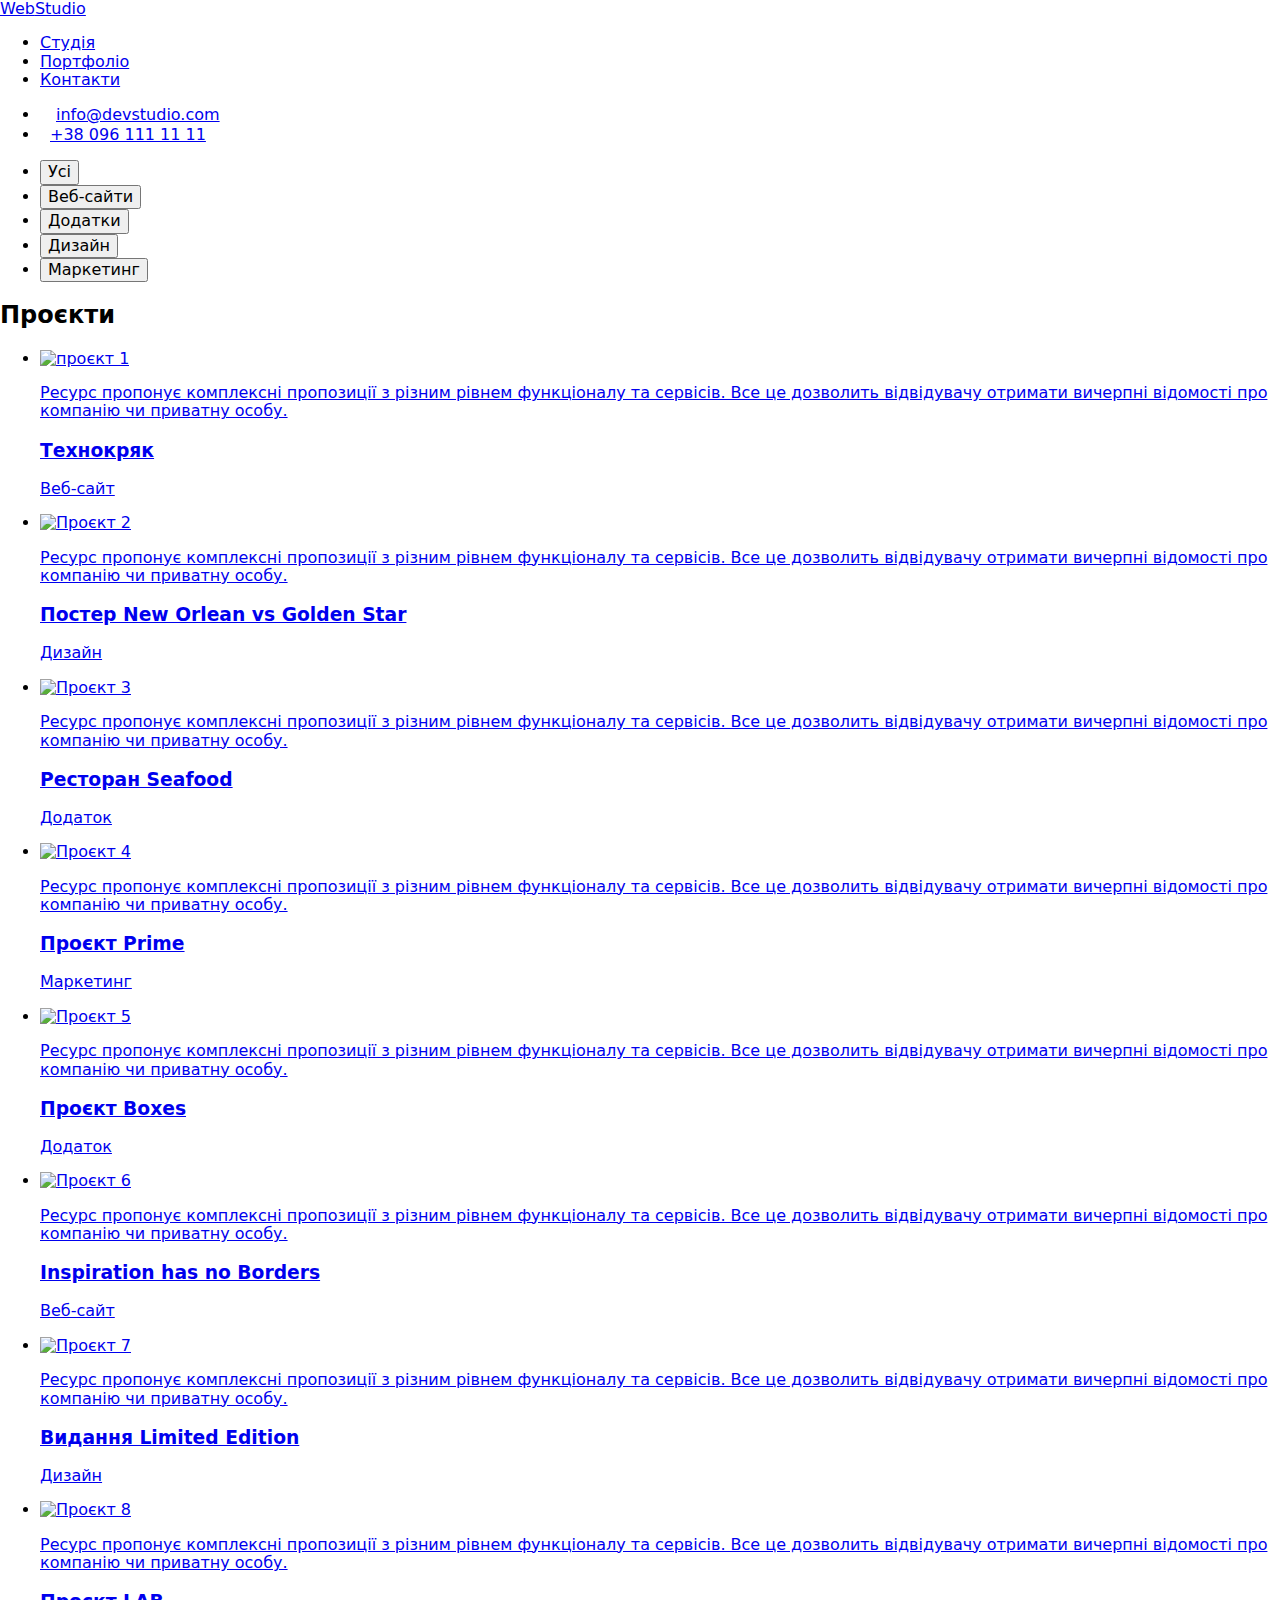
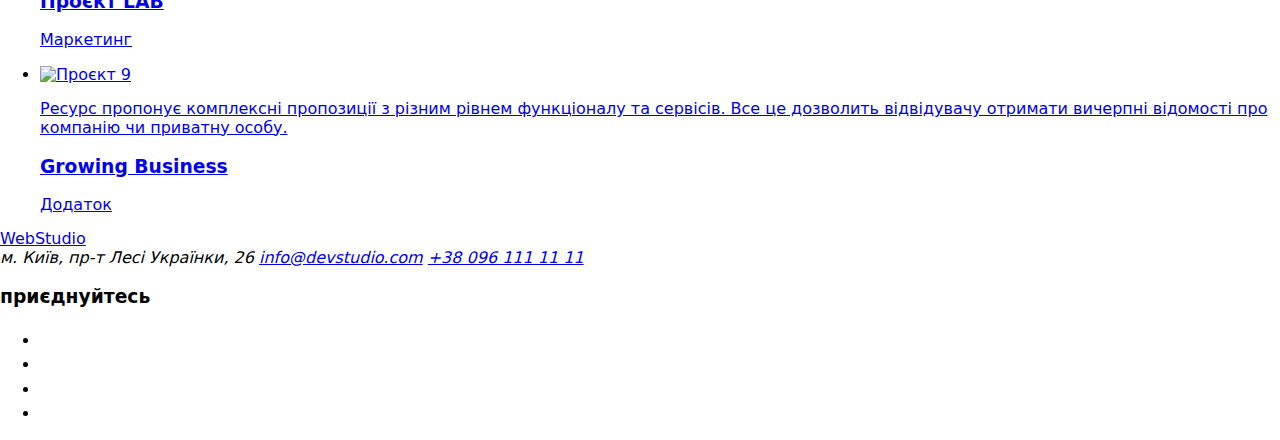
==== portfolio.html @ 5031b133 "Add files via upload" ====
<!DOCTYPE html>
<html lang="uk">

<head>
    <meta charset="UTF-8" />
    <meta http-equiv="X-UA-Compatible" content="IE=edge" />
    <meta name="viewport" content="width=device-width, initial-scale=1.0" />
    <title>Document</title>
    <link rel="preconnect" href="https://fonts.googleapis.com">
    <link rel="preconnect" href="https://fonts.gstatic.com" crossorigin>
    <link rel="stylesheet"
        href="https://cdnjs.cloudflare.com/ajax/libs/modern-normalize/1.1.0/modern-normalize.min.css">
    <link
        href="https://fonts.googleapis.com/css2?family=Raleway:wght@700&family=Roboto:wght@400;500;700;900&display=swap"
        rel="stylesheet">
    <link rel="stylesheet" href="./css/styles.css">
</head>

<body>
    <header class="header">
        <div class="container header-container">
            <nav class="navigation">
                <a class="logo-top link" href="index.html">
                    <span class="web-logo">Web</span><span class="studio-logo">Studio</span>
                </a>
                <ul class="nav-list list">
                    <li class="nav-list-item">
                        <a class="nav-list-link link" href="index.html">Студія</a>
                    </li>
                    <li class="nav-list-item">
                        <a class="nav-list-link current link" href="portfolio.html">Портфоліо</a>
                    </li>
                    <li class="nav-list-item">
                        <a class="nav-list-link link" href="index.html">Контакти</a>
                    </li>
                </ul>
            </nav>
            <ul class="header-contacts list">
                <li class="header-contacts-item">
                    <a class="header-contacts-link link" href="mailto:info@devstudio.com">
                        <svg class="contacts-icon" width="16" height="12">
                            <use href="images/icons.svg#icon-envelope"></use>
                        </svg>info@devstudio.com</a>
                </li>
                <li class="header-contacts-item">
                    <a class="header-contacts-link link" href="tel:+380961111111"><svg class="contacts-icon" width="10"
                            height="16">
                            <use href="images/icons.svg#icon-smartphone"></use>
                        </svg>+38 096 111 11 11</a>
                </li>
            </ul>
        </div>
    </header>
    <main>
        <section class="section filter">
            <div class="container">
                <ul class="filter-list list">
                    <li class=filter-list-item>
                        <button class="filter-btn">Усі</button>
                    </li>
                    <li class=filter-list-item>
                        <button class="filter-btn">Веб-сайти</button>
                    </li>
                    <li class=filter-list-item>
                        <button class="filter-btn">Додатки</button>
                    </li>
                    <li class=filter-list-item>
                        <button class="filter-btn">Дизайн</button>
                    </li>
                    <li class=filter-list-item>
                        <button class="filter-btn">Маркетинг</button>
                    </li>
                </ul>
                <h2 class="visually-hidden">Проєкти</h2>
                <ul class="projects-list list">
                    <li class="projects-list-item">
                        <a class="projects-list-link link" href="index.html">
                            <div>
                                <div class="image-thumb">
                                    <img class="project-img" src="images/project-1.jpg" alt="проєкт 1" width="370"
                                        height="294" />
                                    <div class="project-text">
                                        <p>Ресурс пропонує комплексні пропозиції з різним рівнем
                                            функціоналу та сервісів. Все це
                                            дозволить відвідувачу отримати
                                            вичерпні відомості про компанію чи приватну особу.</p>
                                    </div>
                                </div>
                                <div class="project-item-wrapper">
                                    <h3 class="project-title">Технокряк</h3>
                                    <p class="project-dscr">Веб-сайт</p>
                                </div>
                            </div>
                        </a>
                    </li>
                    <li class="projects-list-item">
                        <a class="projects-list-link link" href="index.html">
                            <div>
                                <div class="image-thumb">
                                    <img src="images/project-2.jpg" alt="Проєкт 2" width="370" height="294" />
                                    <div class="project-text">
                                        <p>Ресурс пропонує комплексні пропозиції з різним рівнем
                                            функціоналу та сервісів. Все це
                                            дозволить відвідувачу отримати
                                            вичерпні відомості про компанію чи приватну особу.</p>
                                    </div>
                                </div>
                                <div class="project-item-wrapper">
                                    <h3 class="project-title">Постер New Orlean vs Golden Star</h3>
                                    <p class="project-dscr">Дизайн</p>
                                </div>
                            </div>
                        </a>
                    </li>
                    <li class="projects-list-item">
                        <a class="projects-list-link link" href="index.html">
                            <div>
                                <div class="image-thumb">
                                    <img src="images/project-3.jpg" alt="Проєкт 3" width="370" height="294" />
                                    <div class="project-text">
                                        <p>Ресурс пропонує комплексні пропозиції з різним рівнем
                                            функціоналу та сервісів. Все це
                                            дозволить відвідувачу отримати
                                            вичерпні відомості про компанію чи приватну особу.</p>
                                    </div>
                                </div>
                                <div class="project-item-wrapper">
                                    <h3 class="project-title">Ресторан Seafood</h3>
                                    <p class="project-dscr">Додаток</p>
                                </div>
                            </div>
                        </a>
                    </li>
                    <li class="projects-list-item">
                        <a class="projects-list-link link" href="index.html">
                            <div>
                                <div class="image-thumb">
                                    <img src="images/project-4.jpg" alt="Проєкт 4" width="370" height="294" />
                                    <div class="project-text">
                                        <p>Ресурс пропонує комплексні пропозиції з різним рівнем
                                            функціоналу та сервісів. Все це
                                            дозволить відвідувачу отримати
                                            вичерпні відомості про компанію чи приватну особу.</p>
                                    </div>
                                </div>
                                <div class="project-item-wrapper">
                                    <h3 class="project-title">Проєкт Prime</h3>
                                    <p class="project-dscr">Маркетинг</p>
                                </div>
                            </div>
                        </a>
                    </li>
                    <li class="projects-list-item">
                        <a class="projects-list-link link" href="index.html">
                            <div>
                                <div class="image-thumb">
                                    <img src="images/project-5.jpg" alt="Проєкт 5" width="370" height="294" />
                                    <div class="project-text">
                                        <p>Ресурс пропонує комплексні пропозиції з різним рівнем
                                            функціоналу та сервісів. Все це
                                            дозволить відвідувачу отримати
                                            вичерпні відомості про компанію чи приватну особу.</p>
                                    </div>
                                </div>
                                <div class="project-item-wrapper">
                                    <h3 class="project-title">Проєкт Boxes</h3>
                                    <p class="project-dscr">Додаток</p>
                                </div>
                            </div>
                        </a>
                    </li>
                    <li class="projects-list-item">
                        <a class="projects-list-link link" href="index.html">
                            <div>
                                <div class="image-thumb">
                                    <img src="images/project-6.jpg" alt="Проєкт 6" width="370" height="294" />
                                    <div class="project-text">
                                        <p>Ресурс пропонує комплексні пропозиції з різним рівнем
                                            функціоналу та сервісів. Все це
                                            дозволить відвідувачу отримати
                                            вичерпні відомості про компанію чи приватну особу.</p>
                                    </div>
                                </div>
                                <div class="project-item-wrapper">
                                    <h3 class="project-title">Inspiration has no Borders</h3>
                                    <p class="project-dscr">Веб-сайт</p>
                                </div>
                            </div>
                        </a>
                    </li>
                    <li class="projects-list-item">
                        <a class="projects-list-link link" href="index.html">
                            <div>
                                <div class="image-thumb">
                                    <img src="images/project-7.jpg" alt="Проєкт 7" width="370" height="294" />
                                    <div class="project-text">
                                        <p>Ресурс пропонує комплексні пропозиції з різним рівнем
                                            функціоналу та сервісів. Все це
                                            дозволить відвідувачу отримати
                                            вичерпні відомості про компанію чи приватну особу.</p>
                                    </div>
                                </div>
                                <div class="project-item-wrapper">
                                    <h3 class="project-title">Видання Limited Edition</h3>
                                    <p class="project-dscr">Дизайн</p>
                                </div>
                            </div>
                        </a>
                    </li>
                    <li class="projects-list-item">
                        <a class="projects-list-link link" href="index.html">
                            <div>
                                <div class="image-thumb">
                                    <img src="images/project-8.jpg" alt="Проєкт 8" width="370" height="294" />
                                    <div class="project-text">
                                        <p>Ресурс пропонує комплексні пропозиції з різним рівнем
                                            функціоналу та сервісів. Все це
                                            дозволить відвідувачу отримати
                                            вичерпні відомості про компанію чи приватну особу.</p>
                                    </div>
                                </div>
                                <div class="project-item-wrapper">
                                    <h3 class="project-title">Проєкт LAB</h3>
                                    <p class="project-dscr">Маркетинг</p>
                                </div>
                            </div>
                        </a>
                    </li>
                    <li class="projects-list-item">
                        <a class="projects-list-link link" href="index.html">
                            <div>
                                <div class="image-thumb">
                                    <img src="images/project-9.jpg" alt="Проєкт 9" width="370" height="294" />
                                    <div class="project-text">
                                        <p>Ресурс пропонує комплексні пропозиції з різним рівнем
                                            функціоналу та сервісів. Все це
                                            дозволить відвідувачу отримати
                                            вичерпні відомості про компанію чи приватну особу.</p>
                                    </div>
                                </div>
                                <div class="project-item-wrapper">
                                    <h3 class="project-title">Growing Business</h3>
                                    <p class="project-dscr">Додаток</p>
                                </div>
                            </div>
                        </a>
                    </li>
                </ul>
            </div>
        </section>
    </main>
    <footer class="footer">
        <div class="container logo-footer">
            <div class="footer-first-block">
                <a class="logo-bottom link" href="index.html">
                    <span class="web-logo">Web</span><span class="studio-logo-footer">Studio</span>
                </a>
                <address class="address-list list link">
                    <span class="address-list-item address">м. Київ, пр-т Лесі Українки, 26</span>
                    <a class="address-list-item link" href="mailto:info@devstudio.com">info@devstudio.com</a>
                    <a class="address-list-item link" href="tel:+380961111111">+38 096 111 11 11</a>
                </address>
            </div>
            <div class="footer-second-block">
                <h3 class="footer-social-title">приєднуйтесь</h3>
                <ul class="footer-social-list list">
                    <li class="footer-social-list-item">
                        <a class="footer-social-list-link link" href="">
                            <svg class="footer-social-list-icon" width="20" height="20">
                                <use href="images/icons.svg#icon-instagram">
                                </use>
                            </svg>
                        </a>
                    </li>
                    <li class="footer-social-list-item">
                        <a class="footer-social-list-link link" href="">
                            <svg class="footer-social-list-icon" width="20" height="20">
                                <use href="images/icons.svg#icon-twitter">
                                </use>
                            </svg>
                        </a>
                    </li>
                    <li class="footer-social-list-item">
                        <a class="footer-social-list-link link" href="">
                            <svg class="footer-social-list-icon" width="20" height="20">
                                <use href="images/icons.svg#icon-facebook">
                                </use>
                            </svg>
                        </a>
                    </li>
                    <li class="footer-social-list-item">
                        <a class="footer-social-list-link link" href="">
                            <svg class="footer-social-list-icon" width="20" height="20">
                                <use href="images/icons.svg#icon-linkedin">
                                </use>
                            </svg>
                        </a>
                    </li>
                                    </ul>
            </div>
        </div>
    </footer>
</body>

</html>
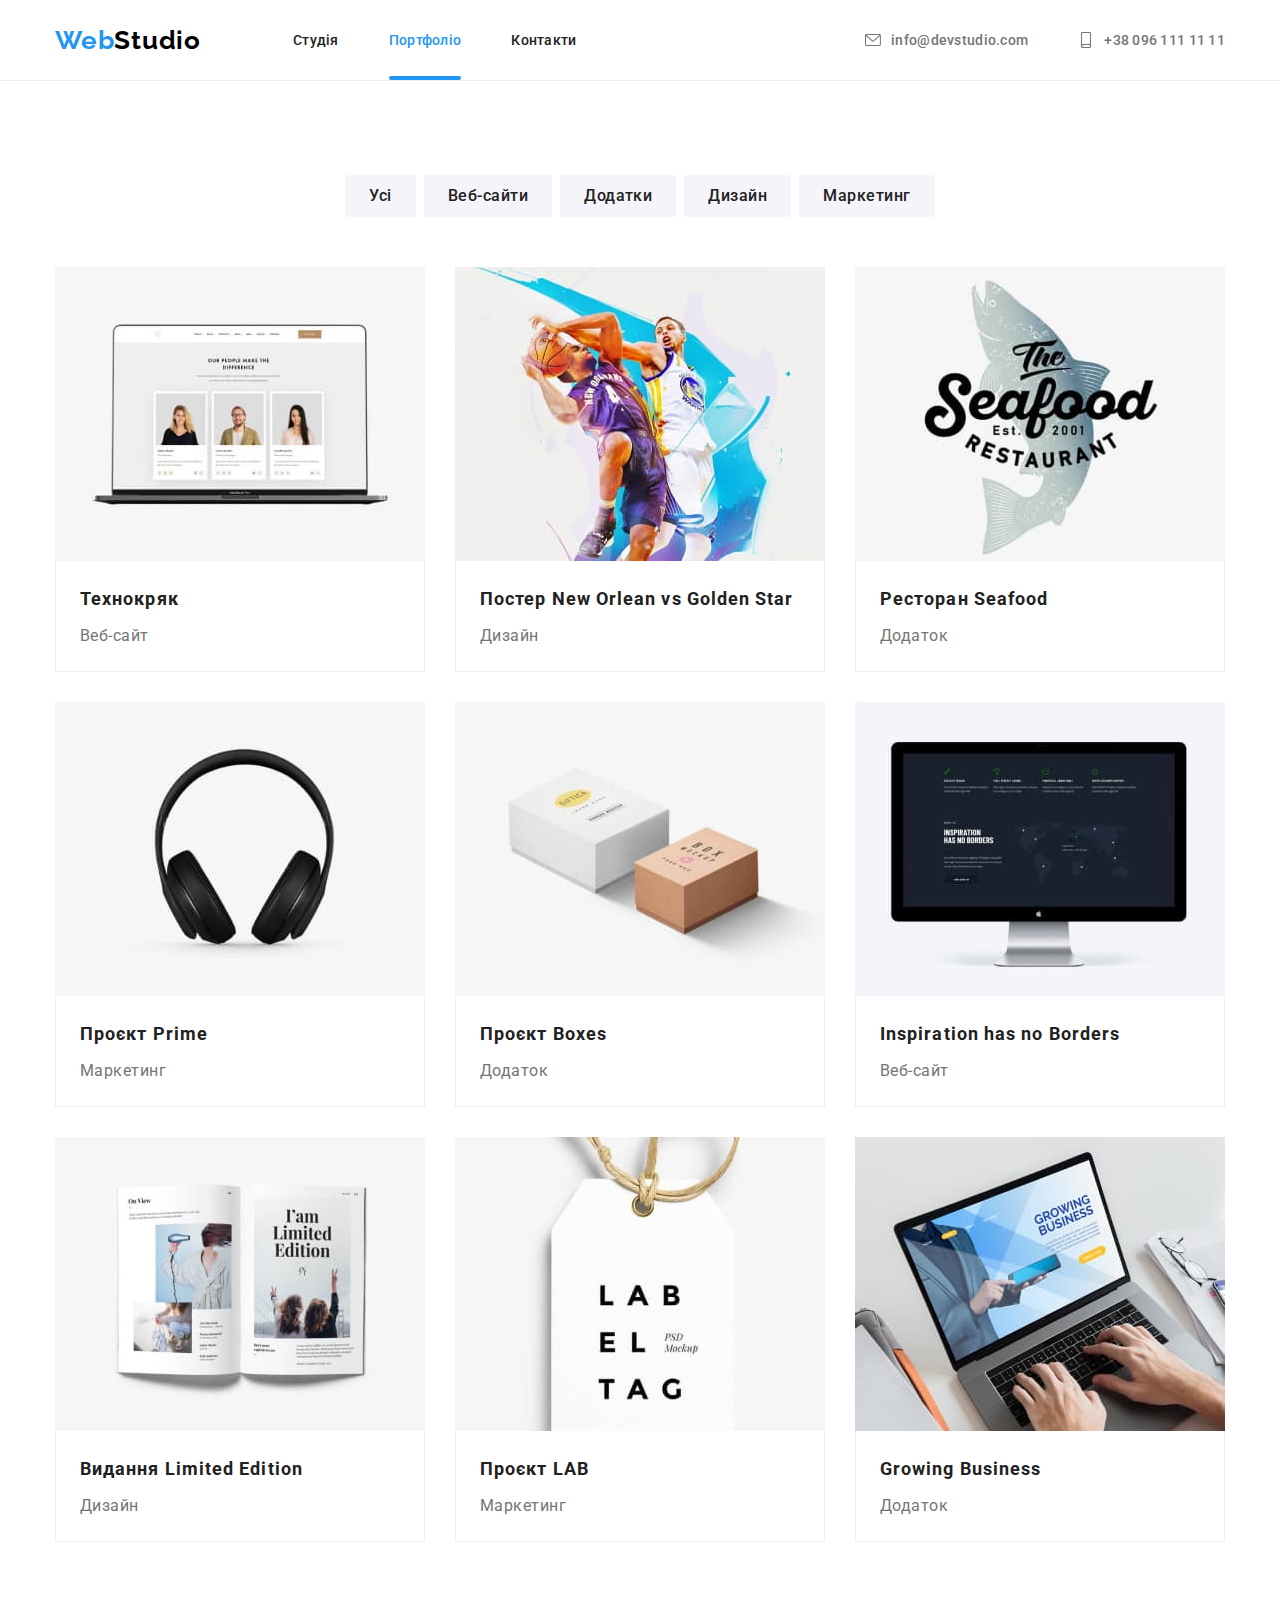
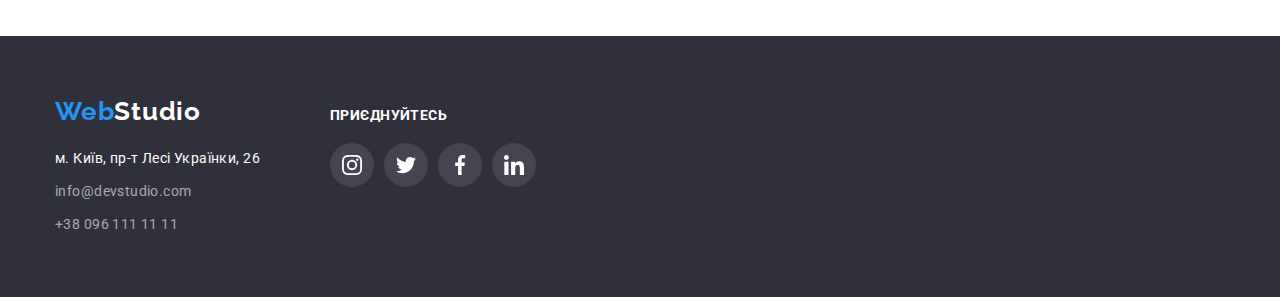
==== commit 12404a42: "0" ====
--- a/portfolio.html
+++ b/portfolio.html
@@ -1,305 +1,305 @@
-<!DOCTYPE html>
-<html lang="uk">
-
-<head>
-    <meta charset="UTF-8" />
-    <meta http-equiv="X-UA-Compatible" content="IE=edge" />
-    <meta name="viewport" content="width=device-width, initial-scale=1.0" />
-    <title>Document</title>
-    <link rel="preconnect" href="https://fonts.googleapis.com">
-    <link rel="preconnect" href="https://fonts.gstatic.com" crossorigin>
-    <link rel="stylesheet"
-        href="https://cdnjs.cloudflare.com/ajax/libs/modern-normalize/1.1.0/modern-normalize.min.css">
-    <link
-        href="https://fonts.googleapis.com/css2?family=Raleway:wght@700&family=Roboto:wght@400;500;700;900&display=swap"
-        rel="stylesheet">
-    <link rel="stylesheet" href="./css/styles.css">
-</head>
-
-<body>
-    <header class="header">
-        <div class="container header-container">
-            <nav class="navigation">
-                <a class="logo-top link" href="index.html">
-                    <span class="web-logo">Web</span><span class="studio-logo">Studio</span>
-                </a>
-                <ul class="nav-list list">
-                    <li class="nav-list-item">
-                        <a class="nav-list-link link" href="index.html">Студія</a>
-                    </li>
-                    <li class="nav-list-item">
-                        <a class="nav-list-link current link" href="portfolio.html">Портфоліо</a>
-                    </li>
-                    <li class="nav-list-item">
-                        <a class="nav-list-link link" href="index.html">Контакти</a>
-                    </li>
-                </ul>
-            </nav>
-            <ul class="header-contacts list">
-                <li class="header-contacts-item">
-                    <a class="header-contacts-link link" href="mailto:info@devstudio.com">
-                        <svg class="contacts-icon" width="16" height="12">
-                            <use href="images/icons.svg#icon-envelope"></use>
-                        </svg>info@devstudio.com</a>
-                </li>
-                <li class="header-contacts-item">
-                    <a class="header-contacts-link link" href="tel:+380961111111"><svg class="contacts-icon" width="10"
-                            height="16">
-                            <use href="images/icons.svg#icon-smartphone"></use>
-                        </svg>+38 096 111 11 11</a>
-                </li>
-            </ul>
-        </div>
-    </header>
-    <main>
-        <section class="section filter">
-            <div class="container">
-                <ul class="filter-list list">
-                    <li class=filter-list-item>
-                        <button class="filter-btn">Усі</button>
-                    </li>
-                    <li class=filter-list-item>
-                        <button class="filter-btn">Веб-сайти</button>
-                    </li>
-                    <li class=filter-list-item>
-                        <button class="filter-btn">Додатки</button>
-                    </li>
-                    <li class=filter-list-item>
-                        <button class="filter-btn">Дизайн</button>
-                    </li>
-                    <li class=filter-list-item>
-                        <button class="filter-btn">Маркетинг</button>
-                    </li>
-                </ul>
-                <h2 class="visually-hidden">Проєкти</h2>
-                <ul class="projects-list list">
-                    <li class="projects-list-item">
-                        <a class="projects-list-link link" href="index.html">
-                            <div>
-                                <div class="image-thumb">
-                                    <img class="project-img" src="images/project-1.jpg" alt="проєкт 1" width="370"
-                                        height="294" />
-                                    <div class="project-text">
-                                        <p>Ресурс пропонує комплексні пропозиції з різним рівнем
-                                            функціоналу та сервісів. Все це
-                                            дозволить відвідувачу отримати
-                                            вичерпні відомості про компанію чи приватну особу.</p>
-                                    </div>
-                                </div>
-                                <div class="project-item-wrapper">
-                                    <h3 class="project-title">Технокряк</h3>
-                                    <p class="project-dscr">Веб-сайт</p>
-                                </div>
-                            </div>
-                        </a>
-                    </li>
-                    <li class="projects-list-item">
-                        <a class="projects-list-link link" href="index.html">
-                            <div>
-                                <div class="image-thumb">
-                                    <img src="images/project-2.jpg" alt="Проєкт 2" width="370" height="294" />
-                                    <div class="project-text">
-                                        <p>Ресурс пропонує комплексні пропозиції з різним рівнем
-                                            функціоналу та сервісів. Все це
-                                            дозволить відвідувачу отримати
-                                            вичерпні відомості про компанію чи приватну особу.</p>
-                                    </div>
-                                </div>
-                                <div class="project-item-wrapper">
-                                    <h3 class="project-title">Постер New Orlean vs Golden Star</h3>
-                                    <p class="project-dscr">Дизайн</p>
-                                </div>
-                            </div>
-                        </a>
-                    </li>
-                    <li class="projects-list-item">
-                        <a class="projects-list-link link" href="index.html">
-                            <div>
-                                <div class="image-thumb">
-                                    <img src="images/project-3.jpg" alt="Проєкт 3" width="370" height="294" />
-                                    <div class="project-text">
-                                        <p>Ресурс пропонує комплексні пропозиції з різним рівнем
-                                            функціоналу та сервісів. Все це
-                                            дозволить відвідувачу отримати
-                                            вичерпні відомості про компанію чи приватну особу.</p>
-                                    </div>
-                                </div>
-                                <div class="project-item-wrapper">
-                                    <h3 class="project-title">Ресторан Seafood</h3>
-                                    <p class="project-dscr">Додаток</p>
-                                </div>
-                            </div>
-                        </a>
-                    </li>
-                    <li class="projects-list-item">
-                        <a class="projects-list-link link" href="index.html">
-                            <div>
-                                <div class="image-thumb">
-                                    <img src="images/project-4.jpg" alt="Проєкт 4" width="370" height="294" />
-                                    <div class="project-text">
-                                        <p>Ресурс пропонує комплексні пропозиції з різним рівнем
-                                            функціоналу та сервісів. Все це
-                                            дозволить відвідувачу отримати
-                                            вичерпні відомості про компанію чи приватну особу.</p>
-                                    </div>
-                                </div>
-                                <div class="project-item-wrapper">
-                                    <h3 class="project-title">Проєкт Prime</h3>
-                                    <p class="project-dscr">Маркетинг</p>
-                                </div>
-                            </div>
-                        </a>
-                    </li>
-                    <li class="projects-list-item">
-                        <a class="projects-list-link link" href="index.html">
-                            <div>
-                                <div class="image-thumb">
-                                    <img src="images/project-5.jpg" alt="Проєкт 5" width="370" height="294" />
-                                    <div class="project-text">
-                                        <p>Ресурс пропонує комплексні пропозиції з різним рівнем
-                                            функціоналу та сервісів. Все це
-                                            дозволить відвідувачу отримати
-                                            вичерпні відомості про компанію чи приватну особу.</p>
-                                    </div>
-                                </div>
-                                <div class="project-item-wrapper">
-                                    <h3 class="project-title">Проєкт Boxes</h3>
-                                    <p class="project-dscr">Додаток</p>
-                                </div>
-                            </div>
-                        </a>
-                    </li>
-                    <li class="projects-list-item">
-                        <a class="projects-list-link link" href="index.html">
-                            <div>
-                                <div class="image-thumb">
-                                    <img src="images/project-6.jpg" alt="Проєкт 6" width="370" height="294" />
-                                    <div class="project-text">
-                                        <p>Ресурс пропонує комплексні пропозиції з різним рівнем
-                                            функціоналу та сервісів. Все це
-                                            дозволить відвідувачу отримати
-                                            вичерпні відомості про компанію чи приватну особу.</p>
-                                    </div>
-                                </div>
-                                <div class="project-item-wrapper">
-                                    <h3 class="project-title">Inspiration has no Borders</h3>
-                                    <p class="project-dscr">Веб-сайт</p>
-                                </div>
-                            </div>
-                        </a>
-                    </li>
-                    <li class="projects-list-item">
-                        <a class="projects-list-link link" href="index.html">
-                            <div>
-                                <div class="image-thumb">
-                                    <img src="images/project-7.jpg" alt="Проєкт 7" width="370" height="294" />
-                                    <div class="project-text">
-                                        <p>Ресурс пропонує комплексні пропозиції з різним рівнем
-                                            функціоналу та сервісів. Все це
-                                            дозволить відвідувачу отримати
-                                            вичерпні відомості про компанію чи приватну особу.</p>
-                                    </div>
-                                </div>
-                                <div class="project-item-wrapper">
-                                    <h3 class="project-title">Видання Limited Edition</h3>
-                                    <p class="project-dscr">Дизайн</p>
-                                </div>
-                            </div>
-                        </a>
-                    </li>
-                    <li class="projects-list-item">
-                        <a class="projects-list-link link" href="index.html">
-                            <div>
-                                <div class="image-thumb">
-                                    <img src="images/project-8.jpg" alt="Проєкт 8" width="370" height="294" />
-                                    <div class="project-text">
-                                        <p>Ресурс пропонує комплексні пропозиції з різним рівнем
-                                            функціоналу та сервісів. Все це
-                                            дозволить відвідувачу отримати
-                                            вичерпні відомості про компанію чи приватну особу.</p>
-                                    </div>
-                                </div>
-                                <div class="project-item-wrapper">
-                                    <h3 class="project-title">Проєкт LAB</h3>
-                                    <p class="project-dscr">Маркетинг</p>
-                                </div>
-                            </div>
-                        </a>
-                    </li>
-                    <li class="projects-list-item">
-                        <a class="projects-list-link link" href="index.html">
-                            <div>
-                                <div class="image-thumb">
-                                    <img src="images/project-9.jpg" alt="Проєкт 9" width="370" height="294" />
-                                    <div class="project-text">
-                                        <p>Ресурс пропонує комплексні пропозиції з різним рівнем
-                                            функціоналу та сервісів. Все це
-                                            дозволить відвідувачу отримати
-                                            вичерпні відомості про компанію чи приватну особу.</p>
-                                    </div>
-                                </div>
-                                <div class="project-item-wrapper">
-                                    <h3 class="project-title">Growing Business</h3>
-                                    <p class="project-dscr">Додаток</p>
-                                </div>
-                            </div>
-                        </a>
-                    </li>
-                </ul>
-            </div>
-        </section>
-    </main>
-    <footer class="footer">
-        <div class="container logo-footer">
-            <div class="footer-first-block">
-                <a class="logo-bottom link" href="index.html">
-                    <span class="web-logo">Web</span><span class="studio-logo-footer">Studio</span>
-                </a>
-                <address class="address-list list link">
-                    <span class="address-list-item address">м. Київ, пр-т Лесі Українки, 26</span>
-                    <a class="address-list-item link" href="mailto:info@devstudio.com">info@devstudio.com</a>
-                    <a class="address-list-item link" href="tel:+380961111111">+38 096 111 11 11</a>
-                </address>
-            </div>
-            <div class="footer-second-block">
-                <h3 class="footer-social-title">приєднуйтесь</h3>
-                <ul class="footer-social-list list">
-                    <li class="footer-social-list-item">
-                        <a class="footer-social-list-link link" href="">
-                            <svg class="footer-social-list-icon" width="20" height="20">
-                                <use href="images/icons.svg#icon-instagram">
-                                </use>
-                            </svg>
-                        </a>
-                    </li>
-                    <li class="footer-social-list-item">
-                        <a class="footer-social-list-link link" href="">
-                            <svg class="footer-social-list-icon" width="20" height="20">
-                                <use href="images/icons.svg#icon-twitter">
-                                </use>
-                            </svg>
-                        </a>
-                    </li>
-                    <li class="footer-social-list-item">
-                        <a class="footer-social-list-link link" href="">
-                            <svg class="footer-social-list-icon" width="20" height="20">
-                                <use href="images/icons.svg#icon-facebook">
-                                </use>
-                            </svg>
-                        </a>
-                    </li>
-                    <li class="footer-social-list-item">
-                        <a class="footer-social-list-link link" href="">
-                            <svg class="footer-social-list-icon" width="20" height="20">
-                                <use href="images/icons.svg#icon-linkedin">
-                                </use>
-                            </svg>
-                        </a>
-                    </li>
-                                    </ul>
-            </div>
-        </div>
-    </footer>
-</body>
-
+<!DOCTYPE html>
+<html lang="uk">
+
+<head>
+    <meta charset="UTF-8" />
+    <meta http-equiv="X-UA-Compatible" content="IE=edge" />
+    <meta name="viewport" content="width=device-width, initial-scale=1.0" />
+    <title>Document</title>
+    <link rel="preconnect" href="https://fonts.googleapis.com">
+    <link rel="preconnect" href="https://fonts.gstatic.com" crossorigin>
+    <link rel="stylesheet"
+        href="https://cdnjs.cloudflare.com/ajax/libs/modern-normalize/1.1.0/modern-normalize.min.css">
+    <link
+        href="https://fonts.googleapis.com/css2?family=Raleway:wght@700&family=Roboto:wght@400;500;700;900&display=swap"
+        rel="stylesheet">
+    <link rel="stylesheet" href="./css/styles.css">
+</head>
+
+<body>
+    <header class="header">
+        <div class="container header-container">
+            <nav class="navigation">
+                <a class="logo-top link" href="index.html">
+                    <span class="web-logo">Web</span><span class="studio-logo">Studio</span>
+                </a>
+                <ul class="nav-list list">
+                    <li class="nav-list-item">
+                        <a class="nav-list-link link" href="index.html">Студія</a>
+                    </li>
+                    <li class="nav-list-item">
+                        <a class="nav-list-link current link" href="portfolio.html">Портфоліо</a>
+                    </li>
+                    <li class="nav-list-item">
+                        <a class="nav-list-link link" href="index.html">Контакти</a>
+                    </li>
+                </ul>
+            </nav>
+            <ul class="header-contacts list">
+                <li class="header-contacts-item">
+                    <a class="header-contacts-link link" href="mailto:info@devstudio.com">
+                        <svg class="contacts-icon" width="16" height="12">
+                            <use href="images/icons.svg#icon-envelope"></use>
+                        </svg>info@devstudio.com</a>
+                </li>
+                <li class="header-contacts-item">
+                    <a class="header-contacts-link link" href="tel:+380961111111"><svg class="contacts-icon" width="10"
+                            height="16">
+                            <use href="images/icons.svg#icon-smartphone"></use>
+                        </svg>+38 096 111 11 11</a>
+                </li>
+            </ul>
+        </div>
+    </header>
+    <main>
+        <section class="section filter">
+            <div class="container">
+                <ul class="filter-list list">
+                    <li class=filter-list-item>
+                        <button class="filter-btn">Усі</button>
+                    </li>
+                    <li class=filter-list-item>
+                        <button class="filter-btn">Веб-сайти</button>
+                    </li>
+                    <li class=filter-list-item>
+                        <button class="filter-btn">Додатки</button>
+                    </li>
+                    <li class=filter-list-item>
+                        <button class="filter-btn">Дизайн</button>
+                    </li>
+                    <li class=filter-list-item>
+                        <button class="filter-btn">Маркетинг</button>
+                    </li>
+                </ul>
+                <h2 class="visually-hidden">Проєкти</h2>
+                <ul class="projects-list list">
+                    <li class="projects-list-item">
+                        <a class="projects-list-link link" href="index.html">
+                            <div>
+                                <div class="image-thumb">
+                                    <img class="project-img" src="images/project-1.jpg" alt="проєкт 1" width="370"
+                                        height="294" />
+                                    <div class="project-text">
+                                        <p>Ресурс пропонує комплексні пропозиції з різним рівнем
+                                            функціоналу та сервісів. Все це
+                                            дозволить відвідувачу отримати
+                                            вичерпні відомості про компанію чи приватну особу.</p>
+                                    </div>
+                                </div>
+                                <div class="project-item-wrapper">
+                                    <h3 class="project-title">Технокряк</h3>
+                                    <p class="project-dscr">Веб-сайт</p>
+                                </div>
+                            </div>
+                        </a>
+                    </li>
+                    <li class="projects-list-item">
+                        <a class="projects-list-link link" href="index.html">
+                            <div>
+                                <div class="image-thumb">
+                                    <img src="images/project-2.jpg" alt="Проєкт 2" width="370" height="294" />
+                                    <div class="project-text">
+                                        <p>Ресурс пропонує комплексні пропозиції з різним рівнем
+                                            функціоналу та сервісів. Все це
+                                            дозволить відвідувачу отримати
+                                            вичерпні відомості про компанію чи приватну особу.</p>
+                                    </div>
+                                </div>
+                                <div class="project-item-wrapper">
+                                    <h3 class="project-title">Постер New Orlean vs Golden Star</h3>
+                                    <p class="project-dscr">Дизайн</p>
+                                </div>
+                            </div>
+                        </a>
+                    </li>
+                    <li class="projects-list-item">
+                        <a class="projects-list-link link" href="index.html">
+                            <div>
+                                <div class="image-thumb">
+                                    <img src="images/project-3.jpg" alt="Проєкт 3" width="370" height="294" />
+                                    <div class="project-text">
+                                        <p>Ресурс пропонує комплексні пропозиції з різним рівнем
+                                            функціоналу та сервісів. Все це
+                                            дозволить відвідувачу отримати
+                                            вичерпні відомості про компанію чи приватну особу.</p>
+                                    </div>
+                                </div>
+                                <div class="project-item-wrapper">
+                                    <h3 class="project-title">Ресторан Seafood</h3>
+                                    <p class="project-dscr">Додаток</p>
+                                </div>
+                            </div>
+                        </a>
+                    </li>
+                    <li class="projects-list-item">
+                        <a class="projects-list-link link" href="index.html">
+                            <div>
+                                <div class="image-thumb">
+                                    <img src="images/project-4.jpg" alt="Проєкт 4" width="370" height="294" />
+                                    <div class="project-text">
+                                        <p>Ресурс пропонує комплексні пропозиції з різним рівнем
+                                            функціоналу та сервісів. Все це
+                                            дозволить відвідувачу отримати
+                                            вичерпні відомості про компанію чи приватну особу.</p>
+                                    </div>
+                                </div>
+                                <div class="project-item-wrapper">
+                                    <h3 class="project-title">Проєкт Prime</h3>
+                                    <p class="project-dscr">Маркетинг</p>
+                                </div>
+                            </div>
+                        </a>
+                    </li>
+                    <li class="projects-list-item">
+                        <a class="projects-list-link link" href="index.html">
+                            <div>
+                                <div class="image-thumb">
+                                    <img src="images/project-5.jpg" alt="Проєкт 5" width="370" height="294" />
+                                    <div class="project-text">
+                                        <p>Ресурс пропонує комплексні пропозиції з різним рівнем
+                                            функціоналу та сервісів. Все це
+                                            дозволить відвідувачу отримати
+                                            вичерпні відомості про компанію чи приватну особу.</p>
+                                    </div>
+                                </div>
+                                <div class="project-item-wrapper">
+                                    <h3 class="project-title">Проєкт Boxes</h3>
+                                    <p class="project-dscr">Додаток</p>
+                                </div>
+                            </div>
+                        </a>
+                    </li>
+                    <li class="projects-list-item">
+                        <a class="projects-list-link link" href="index.html">
+                            <div>
+                                <div class="image-thumb">
+                                    <img src="images/project-6.jpg" alt="Проєкт 6" width="370" height="294" />
+                                    <div class="project-text">
+                                        <p>Ресурс пропонує комплексні пропозиції з різним рівнем
+                                            функціоналу та сервісів. Все це
+                                            дозволить відвідувачу отримати
+                                            вичерпні відомості про компанію чи приватну особу.</p>
+                                    </div>
+                                </div>
+                                <div class="project-item-wrapper">
+                                    <h3 class="project-title">Inspiration has no Borders</h3>
+                                    <p class="project-dscr">Веб-сайт</p>
+                                </div>
+                            </div>
+                        </a>
+                    </li>
+                    <li class="projects-list-item">
+                        <a class="projects-list-link link" href="index.html">
+                            <div>
+                                <div class="image-thumb">
+                                    <img src="images/project-7.jpg" alt="Проєкт 7" width="370" height="294" />
+                                    <div class="project-text">
+                                        <p>Ресурс пропонує комплексні пропозиції з різним рівнем
+                                            функціоналу та сервісів. Все це
+                                            дозволить відвідувачу отримати
+                                            вичерпні відомості про компанію чи приватну особу.</p>
+                                    </div>
+                                </div>
+                                <div class="project-item-wrapper">
+                                    <h3 class="project-title">Видання Limited Edition</h3>
+                                    <p class="project-dscr">Дизайн</p>
+                                </div>
+                            </div>
+                        </a>
+                    </li>
+                    <li class="projects-list-item">
+                        <a class="projects-list-link link" href="index.html">
+                            <div>
+                                <div class="image-thumb">
+                                    <img src="images/project-8.jpg" alt="Проєкт 8" width="370" height="294" />
+                                    <div class="project-text">
+                                        <p>Ресурс пропонує комплексні пропозиції з різним рівнем
+                                            функціоналу та сервісів. Все це
+                                            дозволить відвідувачу отримати
+                                            вичерпні відомості про компанію чи приватну особу.</p>
+                                    </div>
+                                </div>
+                                <div class="project-item-wrapper">
+                                    <h3 class="project-title">Проєкт LAB</h3>
+                                    <p class="project-dscr">Маркетинг</p>
+                                </div>
+                            </div>
+                        </a>
+                    </li>
+                    <li class="projects-list-item">
+                        <a class="projects-list-link link" href="index.html">
+                            <div>
+                                <div class="image-thumb">
+                                    <img src="images/project-9.jpg" alt="Проєкт 9" width="370" height="294" />
+                                    <div class="project-text">
+                                        <p>Ресурс пропонує комплексні пропозиції з різним рівнем
+                                            функціоналу та сервісів. Все це
+                                            дозволить відвідувачу отримати
+                                            вичерпні відомості про компанію чи приватну особу.</p>
+                                    </div>
+                                </div>
+                                <div class="project-item-wrapper">
+                                    <h3 class="project-title">Growing Business</h3>
+                                    <p class="project-dscr">Додаток</p>
+                                </div>
+                            </div>
+                        </a>
+                    </li>
+                </ul>
+            </div>
+        </section>
+    </main>
+    <footer class="footer">
+        <div class="container logo-footer">
+            <div class="footer-first-block">
+                <a class="logo-bottom link" href="index.html">
+                    <span class="web-logo">Web</span><span class="studio-logo-footer">Studio</span>
+                </a>
+                <address class="address-list list link">
+                    <span class="address-list-item address">м. Київ, пр-т Лесі Українки, 26</span>
+                    <a class="address-list-item link" href="mailto:info@devstudio.com">info@devstudio.com</a>
+                    <a class="address-list-item link" href="tel:+380961111111">+38 096 111 11 11</a>
+                </address>
+            </div>
+            <div class="footer-second-block">
+                <h3 class="footer-social-title">приєднуйтесь</h3>
+                <ul class="footer-social-list list">
+                    <li class="footer-social-list-item">
+                        <a class="footer-social-list-link link" href="">
+                            <svg class="footer-social-list-icon" width="20" height="20">
+                                <use href="images/icons.svg#icon-instagram">
+                                </use>
+                            </svg>
+                        </a>
+                    </li>
+                    <li class="footer-social-list-item">
+                        <a class="footer-social-list-link link" href="">
+                            <svg class="footer-social-list-icon" width="20" height="20">
+                                <use href="images/icons.svg#icon-twitter">
+                                </use>
+                            </svg>
+                        </a>
+                    </li>
+                    <li class="footer-social-list-item">
+                        <a class="footer-social-list-link link" href="">
+                            <svg class="footer-social-list-icon" width="20" height="20">
+                                <use href="images/icons.svg#icon-facebook">
+                                </use>
+                            </svg>
+                        </a>
+                    </li>
+                    <li class="footer-social-list-item">
+                        <a class="footer-social-list-link link" href="">
+                            <svg class="footer-social-list-icon" width="20" height="20">
+                                <use href="images/icons.svg#icon-linkedin">
+                                </use>
+                            </svg>
+                        </a>
+                    </li>
+                                    </ul>
+            </div>
+        </div>
+    </footer>
+</body>
+
 </html>--- a/css/styles.css
+++ b/css/styles.css
@@ -0,0 +1,711 @@
+:root {
+  --primary-font-family: "Roboto", sans-serif;
+  --secondary-font-family: "Raleway", sans-serif;
+  --accent-color: #2196f3;
+  --text-color: #757575;
+  --dark-color: #212121;
+  --light-color: #ffffff;
+}
+
+body {
+  font-family: var(--primary-font-family);
+  color: #212121;
+}
+
+h1,
+h2,
+h3,
+h4,
+p {
+  margin-top: 0;
+  margin-bottom: 0;
+}
+
+ul {
+  margin-top: 0;
+  margin-bottom: 0;
+  padding-top: 0;
+}
+
+img {
+  display: block;
+}
+
+.list {
+  list-style: none;
+}
+
+.link {
+  text-decoration: none;
+}
+
+.container {
+  margin-left: auto;
+  margin-right: auto;
+  width: 1200px;
+  padding-left: 15px;
+  padding-right: 15px;
+}
+
+.section {
+  padding-top: 94px;
+  padding-bottom: 94px;
+}
+
+/* Header */
+
+header {
+  border-bottom: 1px solid #ececec;
+}
+
+.header-container {
+  display: flex;
+  align-items: center;
+}
+
+.navigation {
+  display: flex;
+  align-items: center;
+}
+
+.nav-list {
+  display: flex;
+  align-items: center;
+  padding-left: 0;
+}
+
+.header-contacts {
+  display: flex;
+  align-items: center;
+  margin-left: auto;
+  padding-left: 0;
+}
+
+.logo-top {
+  margin-right: 92px;
+}
+
+.logo-bottom {
+  display: inline-block;
+  margin-bottom: 20px;
+}
+
+.web-logo {
+  font-family: "Raleway", sans-serif;
+  font-weight: 700;
+  font-size: 26px;
+  line-height: 1.19;
+  letter-spacing: 0.03em;
+  color: var(--accent-color);
+}
+
+.studio-logo {
+  font-family: "Raleway", sans-serif;
+  font-weight: 700;
+  font-size: 26px;
+  line-height: 1.19;
+  letter-spacing: 0.03em;
+  color: #000000;
+}
+
+.studio-logo-footer {
+  font-family: "Raleway", sans-serif;
+  font-weight: 700;
+  font-size: 26px;
+  line-height: 1.19;
+  letter-spacing: 0.03em;
+  color: var(--light-color);
+}
+
+.nav-list-item:not(:last-child) {
+  margin-right: 50px;
+}
+
+.nav-list-link {
+  position: relative;
+  display: block;
+  padding-top: 32px;
+  padding-bottom: 32px;
+  font-weight: 500;
+  font-size: 14px;
+  line-height: 1.15;
+  letter-spacing: 0.02em;
+  color: var(--dark-color);
+  transition: color 250ms cubic-bezier(0.4, 0, 0.2, 1);
+}
+
+.nav-list-link.current {
+  color: var(--accent-color);
+}
+
+.nav-list-link:hover,
+.nav-list-link:focus {
+  color: var(--accent-color);
+}
+
+.nav-list-link.current::after {
+  content: "";
+  position: absolute;
+  bottom: 0;
+  left: 0;
+  width: 100%;
+  height: 4px;
+  background: var(--accent-color);
+  border-radius: 2px;
+}
+
+.header-contacts-item:not(:last-child) {
+  margin-right: 50px;
+}
+
+.header-contacts-link {
+  display: flex;
+  justify-content: center;
+  font-weight: 500;
+  font-size: 14px;
+  line-height: 1.15;
+  letter-spacing: 0.02em;
+  color: var(--text-color);
+  transition: color 250ms cubic-bezier(0.4, 0, 0.2, 1);
+}
+
+.header-contacts-link:hover,
+.header-contacts-link:focus {
+  color: var(--accent-color);
+}
+
+.tel {
+  margin-right: 215px;
+}
+
+.contacts-icon {
+  margin-right: 10px;
+  margin-bottom: 0;
+  width: 16px;
+  height: 16px;
+  fill: #757575;
+  transition: fill 250ms cubic-bezier(0.4, 0, 0.2, 1);
+}
+
+.header-contacts-link:hover .contacts-icon,
+.header-contacts-link:focus .contacts-icon {
+  fill: var(--accent-color);
+}
+
+.hero {
+  background-color: #c4c4c4;
+  background-image: linear-gradient(
+      rgba(47, 48, 58, 0.4),
+      rgba(47, 48, 58, 0.4)
+    ),
+    url("../images/bg.jpg");
+  background-repeat: no-repeat;
+  background-position: center;
+  background-size: cover;
+  padding: 200px 0;
+  width: 1600px;
+  margin: 0 auto;
+}
+
+/* Main */
+
+.main-title {
+  font-weight: 900;
+  font-size: 44px;
+  line-height: 1.36;
+  text-align: center;
+  letter-spacing: 0.06em;
+  text-transform: uppercase;
+  color: var(--light-color);
+  width: 696px;
+  margin: 0 auto;
+  margin-bottom: 30px;
+}
+
+.modal-btn {
+  display: block;
+  margin: 0 auto;
+  padding: 10px 20px;
+  min-width: 216px;
+  font-weight: 700;
+  font-size: 16px;
+  line-height: 1.86;
+  text-align: center;
+  letter-spacing: 0.06em;
+  color: var(--light-color);
+  background-color: var(--accent-color);
+  cursor: pointer;
+  transition: background-color 250ms cubic-bezier(0.4, 0, 0.2, 1),
+    box-shadow 250ms cubic-bezier(0.4, 0, 0.2, 1),
+    border-radius 250ms cubic-bezier(0.4, 0, 0.2, 1);
+}
+
+.modal-btn:hover,
+.modal-btn:focus {
+  background-color: #2196f3;
+  box-shadow: 0px 4px 4px rgba(0, 0, 0, 0.15);
+  border-radius: 4px;
+}
+
+.title {
+  font-weight: 700;
+  font-size: 36px;
+  line-height: 1.17;
+  text-align: center;
+  letter-spacing: 0.03em;
+  margin-bottom: 50px;
+}
+
+.visually-hidden {
+  position: absolute;
+  width: 1px;
+  height: 1px;
+  margin: -1px;
+  white-space: nowrap;
+  clip-path: inset(100%);
+  clip: rect(0 0 0 0);
+  overflow: hidden;
+}
+
+.features {
+  padding-bottom: 0;
+}
+
+.features-list {
+  display: flex;
+  flex-wrap: wrap;
+  margin-right: -30px;
+  margin-top: -30px;
+  padding-left: 0;
+}
+
+.features-list-item-icon {
+  display: flex;
+  align-items: center;
+}
+
+.features-list-item-container {
+  width: 270px;
+  height: 120px;
+  display: flex;
+  align-items: center;
+  justify-content: center;
+  background-color: #f5f4fa;
+  margin-bottom: 30px;
+}
+
+.features-list-item {
+  margin-right: 30px;
+  margin-top: 30px;
+  flex-basis: calc((100% - 120px) / 4);
+}
+
+.features-list-item-title {
+  font-weight: 700;
+  font-size: 14px;
+  line-height: 1.15;
+  letter-spacing: 0.03em;
+  text-transform: uppercase;
+  margin-bottom: 10px;
+}
+
+.features-list-item-dscr {
+  font-size: 14px;
+  line-height: 1.71;
+  letter-spacing: 0.03em;
+  color: var(--text-color);
+}
+
+.duties-list {
+  display: flex;
+  flex-wrap: wrap;
+  margin-right: -30px;
+  margin-top: -30px;
+  padding-inline-start: 0;
+}
+
+.duties-list-item {
+  margin-right: 30px;
+  margin-top: 30px;
+  flex-basis: calc((100% - 90px) / 3);
+}
+
+.duties-img-thumb {
+  position: relative;
+}
+
+.duties-text {
+  position: absolute;
+  display: flex;
+  align-items: center;
+  justify-content: center;
+  bottom: 0;
+  left: 0;
+  width: 370px;
+  height: 70px;
+  font-weight: 700;
+  font-size: 14px;
+  line-height: 1.15;
+  letter-spacing: 0.03em;
+  text-transform: uppercase;
+  color: var(--light-color);
+  background: rgba(47, 48, 58, 0.8);
+}
+
+.team {
+  background-color: #f5f4fa;
+  padding-top: 94px;
+}
+
+.team-list {
+  display: flex;
+  flex-wrap: wrap;
+  margin-right: -30px;
+  margin-top: -30px;
+  padding-inline-start: 0;
+}
+
+.team-list-member {
+  margin-right: 30px;
+  margin-top: 30px;
+  flex-basis: calc((100% - 120px) / 4);
+  background-color: #ffffff;
+  box-shadow: 0px 1px 3px rgba(0, 0, 0, 0.12), 0px 1px 1px rgba(0, 0, 0, 0.14),
+    0px 2px 1px rgba(0, 0, 0, 0.2);
+  border-radius: 0px 0px 4px 4px;
+}
+
+.team-item-wrapper {
+  padding-top: 32px;
+  padding-bottom: 32px;
+}
+
+.team-list-member-name {
+  font-weight: 500;
+  font-size: 16px;
+  line-height: 1.19;
+  text-align: center;
+  letter-spacing: 0.03em;
+  margin-bottom: 10px;
+}
+
+.team-list-member-job {
+  font-size: 16px;
+  line-height: 1.19;
+  text-align: center;
+  letter-spacing: 0.03em;
+  color: var(--text-color);
+}
+
+.social-list {
+  display: flex;
+  justify-content: center;
+  align-items: center;
+  margin-top: 16px;
+  padding: 0;
+}
+
+.social-list-link {
+  display: flex;
+  align-items: center;
+  justify-content: center;
+  width: 44px;
+  height: 44px;
+  border-radius: 50%;
+  transition: background-color 250ms cubic-bezier(0.4, 0, 0.2, 1);
+}
+
+.social-list-item:not(:last-child) {
+  margin-right: 10px;
+}
+
+.social-list-icon {
+  fill: #afb1b8;
+  transition: fill 250ms cubic-bezier(0.4, 0, 0.2, 1);
+}
+
+.social-list-link:hover,
+.social-list-link:focus {
+  background-color: var(--accent-color);
+}
+
+.social-list-link:hover .social-list-icon,
+.social-list-link:focus .social-list-icon {
+  fill: var(--light-color);
+}
+
+.customers-list {
+  display: flex;
+  align-items: center;
+  justify-content: center;
+  padding: 0;
+}
+
+.customers-list-item-link {
+  display: flex;
+  align-items: center;
+  justify-content: center;
+  fill: #afb1b8;
+  border: 1px solid #afb1b8;
+  border-radius: 3%;
+  width: 170px;
+  height: 92px;
+  transition: fill 250ms cubic-bezier(0.4, 0, 0.2, 1),
+    border 250ms cubic-bezier(0.4, 0, 0.2, 1);
+}
+
+.customers-list-item-link:hover,
+.customers-list-item-link:focus {
+  fill: var(--accent-color);
+  border: 1px solid var(--accent-color);
+}
+
+.customers-list-item:not(:last-child) {
+  margin-right: 30px;
+}
+
+/* Footer */
+
+.address-list-item {
+  font-style: normal;
+  font-size: 14px;
+  line-height: 1.71;
+  letter-spacing: 0.03em;
+  color: rgba(255, 255, 255, 0.6);
+  display: flex;
+  flex-direction: column;
+  align-items: flex-start;
+  transition: color 250ms cubic-bezier(0.4, 0, 0.2, 1);
+}
+
+.address-list-item:not(:last-child) {
+  margin-bottom: 9px;
+}
+
+.address {
+  color: var(--light-color);
+}
+
+.address-list-item:hover,
+.address-list-item:focus {
+  color: var(--accent-color);
+}
+
+footer {
+  background-color: #2f303a;
+  padding-top: 60px;
+  padding-bottom: 60px;
+}
+
+.logo-footer {
+  display: flex;
+  flex-direction: row;
+  align-items: baseline;
+}
+
+.footer-second-block {
+  margin-left: 70px;
+}
+
+.footer-social-title {
+  font-weight: 700;
+  font-size: 14px;
+  line-height: 16px;
+  letter-spacing: 0.03em;
+  text-transform: uppercase;
+  color: var(--light-color);
+}
+
+.footer-social-list {
+  display: flex;
+  align-items: center;
+  padding-left: 0;
+  margin-top: 20px;
+}
+
+.footer-social-list-link {
+  display: flex;
+  align-items: center;
+  justify-content: center;
+  width: 44px;
+  height: 44px;
+  border-radius: 50%;
+  background-color: rgba(255, 255, 255, 0.1);
+  transition: background-color 250ms cubic-bezier(0.4, 0, 0.2, 1);
+}
+
+.footer-social-list-item:not(:last-child) {
+  margin-right: 10px;
+}
+
+.footer-social-list-icon {
+  fill: var(--light-color);
+}
+
+.footer-social-list-link:hover,
+.footer-social-list-link:focus {
+  background-color: var(--accent-color);
+}
+
+/* Portfolio */
+
+.filter-list {
+  display: flex;
+  flex-direction: row;
+  justify-content: center;
+  padding-left: 0;
+  margin-bottom: 50px;
+}
+
+.filter-list-item:not(:last-child) {
+  margin-right: 8px;
+}
+
+.filter-btn {
+  font-weight: 500;
+  font-size: 16px;
+  line-height: 1.62;
+  text-align: center;
+  letter-spacing: 0.03em;
+  color: #212121;
+  background-color: #f5f4fa;
+  cursor: pointer;
+  border-radius: 4px;
+  border-color: transparent;
+  padding: 6px 22px;
+  transition: background-color 250ms cubic-bezier(0.4, 0, 0.2, 1),
+    color 250ms cubic-bezier(0.4, 0, 0.2, 1),
+    box-shadow 250ms cubic-bezier(0.4, 0, 0.2, 1);
+}
+
+.filter-btn:hover,
+.filter-btn:focus {
+  background-color: var(--accent-color);
+  color: #ffffff;
+  box-shadow: 0px 3px 1px rgba(0, 0, 0, 0.1), 0px 1px 2px rgba(0, 0, 0, 0.08),
+    0px 2px 2px rgba(0, 0, 0, 0.12);
+}
+
+.project-title {
+  font-weight: 700;
+  font-size: 18px;
+  line-height: 2;
+  letter-spacing: 0.06em;
+  color: var(--dark-color);
+}
+
+.project-dscr {
+  font-size: 16px;
+  line-height: 1.88;
+  letter-spacing: 0.03em;
+  color: var(--text-color);
+  margin-top: 4px;
+}
+
+.projects-list {
+  display: flex;
+  flex-wrap: wrap;
+  margin-right: -30px;
+  margin-top: -30px;
+  padding-left: 0;
+}
+
+.projects-list-item {
+  margin-right: 30px;
+  margin-top: 30px;
+  flex-basis: calc((100% - 90px) / 3);
+}
+
+.image-thumb {
+  position: relative;
+}
+
+.project-item-wrapper {
+  padding: 20px 24px;
+  border-bottom: 1px solid #eeeeee;
+  border-left: 1px solid #eeeeee;
+  border-right: 1px solid #eeeeee;
+}
+
+.projects-list-link {
+  display: flex;
+  transition: box-shadow 250ms cubic-bezier(0.4, 0, 0.2, 1)
+}
+
+.projects-list-link:hover,
+.projects-list-link:focus {
+  box-shadow: 0px 1px 1px rgba(0, 0, 0, 0.12), 0px 4px 4px rgba(0, 0, 0, 0.06),
+    1px 4px 6px rgba(0, 0, 0, 0.16);
+}
+
+.project-text {
+  opacity: 0;
+  display: inline-block;
+  position: absolute;
+  bottom: 0;
+  left: 0;
+  width: 100%;
+  height: 0;
+  font-size: 18px;
+  line-height: 1.56;
+  letter-spacing: 0.03em;
+  color: #ffffff;
+  background-color: rgba(33, 150, 243, 0.9);
+  padding: 63px 54px;
+  transition: height 250ms cubic-bezier(0.4, 0, 0.2, 1),
+    opacity 250ms cubic-bezier(0.4, 0, 0.2, 1);
+}
+
+.projects-list-link:hover .project-text,
+.projects-list-link:focus .project-text {
+  opacity: 1;
+  height: 100%;
+}
+
+.backdrop {
+  position: fixed;
+  top: 0;
+  left: 0;
+  width: 100vw;
+  height: 100vh;
+  background-color: rgba(0, 0, 0, 0.2);
+  transition: opacity 250ms cubic-bezier(0.4, 0, 0.2, 1),
+    visibility 250ms cubic-bezier(0.4, 0, 0.2, 1);
+}
+
+.backdrop.is-hidden {
+  opacity: 0;
+  visibility: hidden;
+  pointer-events: none;
+}
+
+.backdrop.is-hidden .modal {
+  transform: translate(-50%, -50%) scale(0.3);
+}
+
+.modal {
+  width: 528px;
+  height: 580px;
+  background-color: white;
+  position: absolute;
+  top: 50%;
+  left: 50%;
+  transform: translate(-50%, -50%) scale(1);
+  transition: transform 250ms linear;
+}
+
+.modal-close-btn {
+  position: absolute;
+  top: 8px;
+  right: 8px;
+  width: 30px;
+  height: 30px;
+  border: 1px solid #0000001a;
+  background-color: transparent;
+  border-radius: 50%;
+  padding: 0;
+  display: flex;
+  justify-content: center;
+  align-items: center;
+  cursor: pointer;
+}
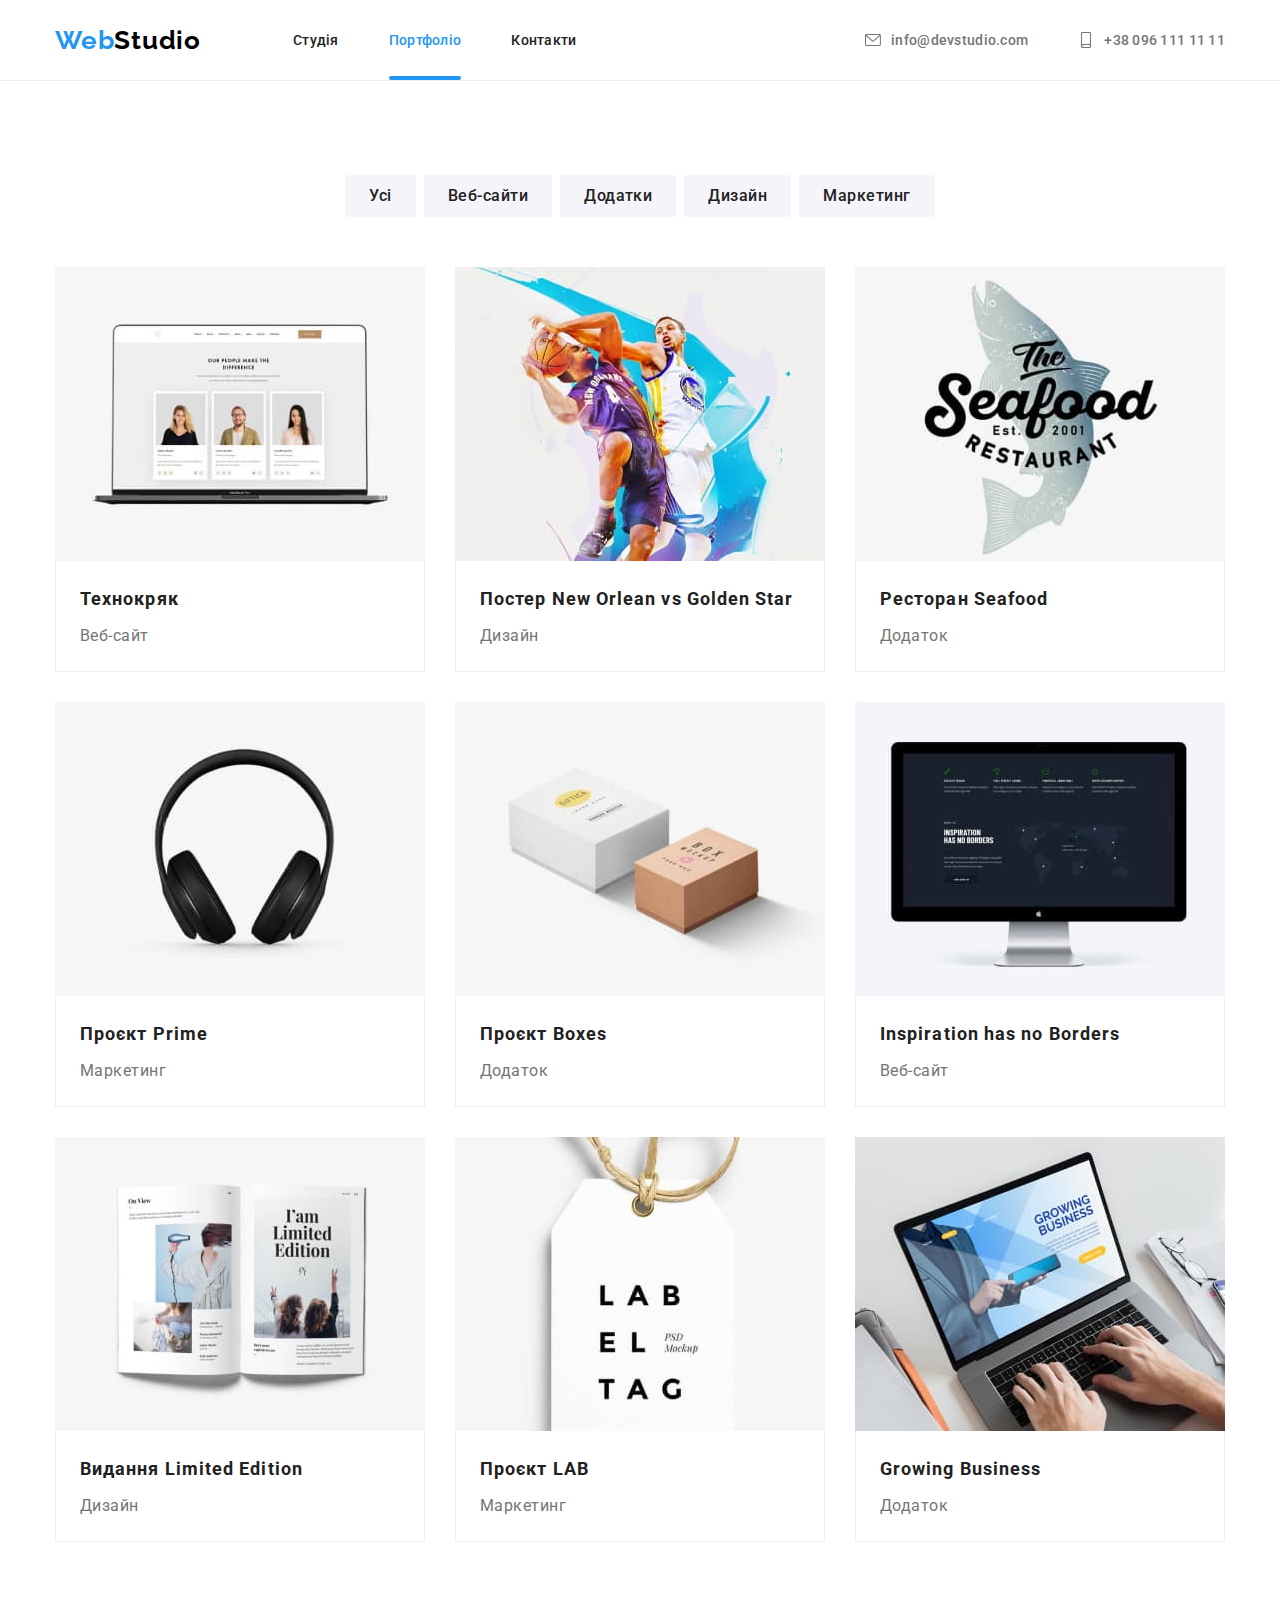
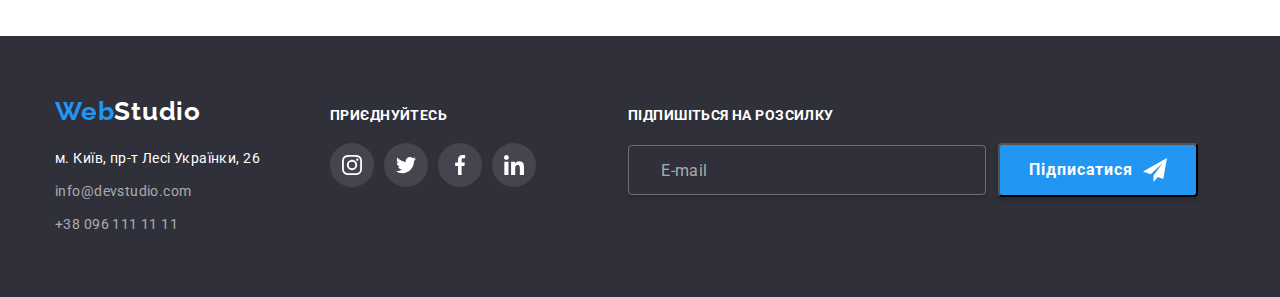
==== commit ab537d17: "4" ====
--- a/portfolio.html
+++ b/portfolio.html
@@ -296,7 +296,23 @@
                             </svg>
                         </a>
                     </li>
-                                    </ul>
+                    </li>
+                </ul>
+            </div>
+            <div class="footer-third-block">
+                <h3 class="footer-social-title">Підпишіться на розсилку</h3>
+                <label class="footer-subscribe-field">
+                    <span class="footer-subscribe-wrapper">
+                        <input name="user_email" type="email" class="footer-subscribe-input" placeholder="E-mail" />
+                        <button type="submit" class="footer-subscribe-btn">
+                            Підписатися
+                            <svg class="footer-subscribe-icon">
+                                <use href="images/icons.svg#icon-letter-send" width="24" height="24">
+                                </use>
+                            </svg>
+                        </button>
+                    </span>
+                </label>
             </div>
         </div>
     </footer>
--- a/css/styles.css
+++ b/css/styles.css
@@ -242,7 +242,7 @@
 
 .modal-btn:hover,
 .modal-btn:focus {
-  background-color: #2196f3;
+  background-color: #188ce8;
   box-shadow: 0px 4px 4px rgba(0, 0, 0, 0.15);
   border-radius: 4px;
 }
@@ -547,6 +547,73 @@
   background-color: var(--accent-color);
 }
 
+.footer-third-block {
+  margin-left: 92px;
+}
+
+.footer-subscribe-input {
+  display: block;
+  background-color: transparent;
+  border: 1px solid rgba(255, 255, 255, 0.3);
+  box-shadow: 0px 4px 4px rgba(0, 0, 0, 0.15);
+  border-radius: 4px;
+  width: 358px;
+  height: 50px;
+  margin-right: 12px;
+  padding-left: 16px;
+  color: white;
+}
+
+.footer-subscribe-icon {
+  height: 24px;
+  width: 24px;
+  margin-left: 10px;
+}
+
+.footer-subscribe-btn {
+  display: flex;
+  align-items: center;
+  justify-content: center;
+  padding: 10px 20px;
+  min-width: 200px;
+  font-weight: 700;
+  font-size: 16px;
+  line-height: 1.86;
+  text-align: center;
+  letter-spacing: 0.06em;
+  color: var(--light-color);
+  background-color: var(--accent-color);
+  cursor: pointer;
+  box-shadow: 0px 4px 4px rgba(0, 0, 0, 0.15);
+  border-radius: 4px;
+  transition: background-color 250ms cubic-bezier(0.4, 0, 0.2, 1);
+}
+
+.footer-subscribe-btn:hover,
+.footer-subscribe-btn:focus {
+  background-color: #188ce8;
+}
+
+.footer-subscribe-wrapper {
+  display: flex;
+  align-items: center;
+  margin-top: 20px;
+}
+
+.footer-subscribe-input::placeholder {
+  font-size: 16px;
+  line-height: 1.25;
+  display: flex;
+  align-items: center;
+  letter-spacing: 0.03em;
+  color: rgba(255, 255, 255, 0.6);
+  padding-left: 16px;
+}
+
+.footer-subscribe-input:focus::placeholder {
+  visibility: hidden;
+}
+
 /* Portfolio */
 
 .filter-list {
@@ -629,7 +696,7 @@
 
 .projects-list-link {
   display: flex;
-  transition: box-shadow 250ms cubic-bezier(0.4, 0, 0.2, 1)
+  transition: box-shadow 250ms cubic-bezier(0.4, 0, 0.2, 1);
 }
 
 .projects-list-link:hover,
@@ -662,6 +729,8 @@
   height: 100%;
 }
 
+/* Modal window */
+
 .backdrop {
   position: fixed;
   top: 0;
@@ -692,6 +761,7 @@
   left: 50%;
   transform: translate(-50%, -50%) scale(1);
   transition: transform 250ms linear;
+  padding: 40px;
 }
 
 .modal-close-btn {
@@ -709,3 +779,145 @@
   align-items: center;
   cursor: pointer;
 }
+
+.modal-title {
+  margin-bottom: 15px;
+  display: flex;
+  justify-content: center;
+  font-weight: 700;
+  font-size: 20px;
+  line-height: 1.15;
+  text-align: center;
+  letter-spacing: 0.03em;
+  color: var(--dark-color);
+}
+
+.contact-form-field {
+  display: block;
+  margin-bottom: 10px;
+}
+
+.contact-form-input {
+  width: 100%;
+  height: 40px;
+  border: 1px solid rgba(33, 33, 33, 0.2);
+  border-radius: 4px;
+  padding-left: 42px;
+  transition: border-color 250ms cubic-bezier(0.4, 0, 0.2, 1);
+}
+
+.contact-form-input:focus {
+  outline: none;
+  border-color: var(--accent-color);
+}
+
+.contact-form-input-text {
+  display: block;
+  margin-bottom: 4px;
+  font-size: 12px;
+  line-height: 1.17;
+  letter-spacing: 0.01em;
+  color: var(--text-color);
+}
+
+.contact-form-input-wrapper {
+  position: relative;
+}
+
+.contact-form-input-icon {
+  position: absolute;
+  top: 50%;
+  left: 12px;
+  transform: translateY(-50%);
+  transition: fill 250ms cubic-bezier(0.4, 0, 0.2, 1);
+}
+
+.contact-form-input:focus + .contact-form-input-icon {
+  fill: var(--accent-color);
+}
+
+.contact-form-message {
+  width: 100%;
+  height: 120px;
+  padding: 12px 16px;
+  resize: none;
+  border: 1px solid rgba(33, 33, 33, 0.2);
+  border-radius: 4px;
+  transition: border-color 250ms cubic-bezier(0.4, 0, 0.2, 1);
+}
+
+.contact-form-message:focus {
+  outline: none;
+  border-color: var(--accent-color);
+}
+
+.contact-form-message::placeholder {
+  font-size: 12px;
+  letter-spacing: 0.01em;
+  line-height: 1.17;
+  color: rgba(117, 117, 117, 0.5);
+}
+
+.contact-form-checkbox-label {
+  display: flex;
+  align-items: center;
+  font-size: 14px;
+  line-height: 1.71;
+  letter-spacing: 0.03em;
+  color: var(--text-color);
+}
+
+.contact-form-checkbox-wrapper {
+  margin-bottom: 30px;
+}
+
+.contact-form-checkbox-label::before {
+  content: "";
+  display: inline-block;
+  width: 16px;
+  height: 16px;
+  border: 0.2px solid #212121;
+  cursor: pointer;
+  margin-right: 7px;
+}
+
+.contact-form-checkbox:focus + .contact-form-checkbox-label::before {
+  border: 0.2px solid var(--accent-color);
+}
+
+.contact-form-checkbox:checked + .contact-form-checkbox-label::before {
+  background-color: var(--accent-color);
+  background-image: url("/images/icon-checkbox.svg");
+  background-repeat: no-repeat;
+  background-position: center;
+  border: 0.2px solid #ffffff;
+}
+
+.policy-link {
+  color: var(--accent-color);
+  display: inline-block;
+  margin-left: 4px;
+}
+
+.contact-form-submit-btn {
+  display: block;
+  margin: 0 auto;
+  padding: 10px 20px;
+  min-width: 200px;
+  font-weight: 700;
+  font-size: 16px;
+  line-height: 1.86;
+  text-align: center;
+  letter-spacing: 0.06em;
+  color: var(--light-color);
+  background-color: var(--accent-color);
+  cursor: pointer;
+  box-shadow: 0px 4px 4px rgba(0, 0, 0, 0.15);
+  border-radius: 4px;
+  transition: background-color 250ms cubic-bezier(0.4, 0, 0.2, 1);
+}
+
+.contact-form-submit-btn:hover,
+.contact-form-submit-btn:focus {
+  background-color: #188ce8;
+}